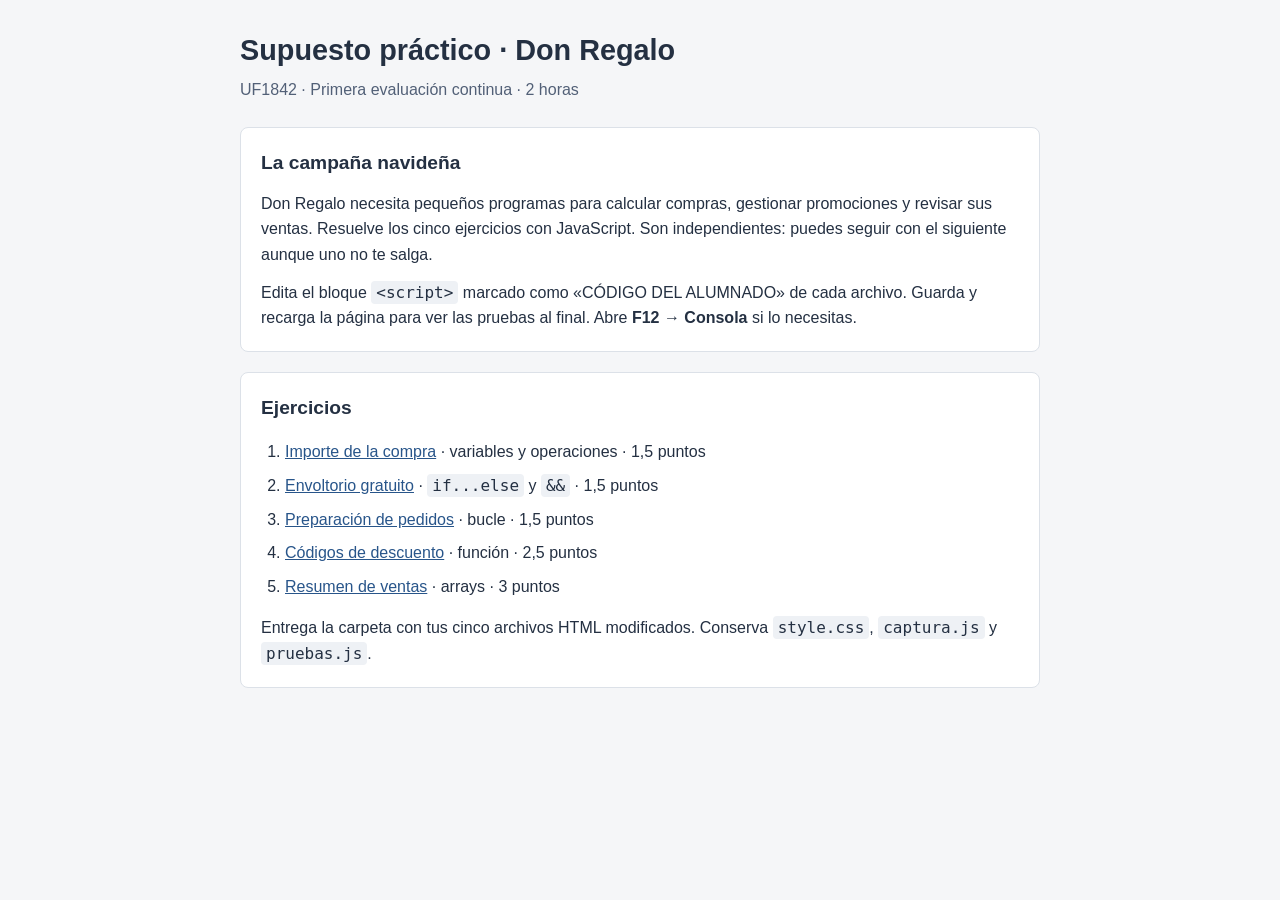
==== index.html @ 3baa3947 "first commit" ====
<!DOCTYPE html>
<html lang="es">
<head>
  <meta charset="UTF-8">
  <meta name="viewport" content="width=device-width, initial-scale=1.0">
  <title>Supuesto práctico · Don Regalo</title>
  <link rel="stylesheet" href="style.css">
</head>
<body>
  <main class="lesson">
    <header>
      <h1>Supuesto práctico · Don Regalo</h1>
      <p>UF1842 · Primera evaluación continua · 2 horas</p>
    </header>
    <section>
      <h2>La campaña navideña</h2>
      <p>Don Regalo necesita pequeños programas para calcular compras, gestionar promociones y revisar sus ventas. Resuelve los cinco ejercicios con JavaScript. Son independientes: puedes seguir con el siguiente aunque uno no te salga.</p>
      <p>Edita el bloque <code>&lt;script&gt;</code> marcado como «CÓDIGO DEL ALUMNADO» de cada archivo. Guarda y recarga la página para ver las pruebas al final. Abre <strong>F12 → Consola</strong> si lo necesitas.</p>
    </section>
    <section>
      <h2>Ejercicios</h2>
      <ol>
        <li><a href="index1.html">Importe de la compra</a> · variables y operaciones · 1,5 puntos</li>
        <li><a href="index2.html">Envoltorio gratuito</a> · <code>if...else</code> y <code>&amp;&amp;</code> · 1,5 puntos</li>
        <li><a href="index3.html">Preparación de pedidos</a> · bucle · 1,5 puntos</li>
        <li><a href="index4.html">Códigos de descuento</a> · función · 2,5 puntos</li>
        <li><a href="index5.html">Resumen de ventas</a> · arrays · 3 puntos</li>
      </ol>
      <p>Entrega la carpeta con tus cinco archivos HTML modificados. Conserva <code>style.css</code>, <code>captura.js</code> y <code>pruebas.js</code>.</p>
    </section>
  </main>
</body>
</html>
---- style.css ----
.lesson * { box-sizing: border-box; }
body { margin: 0; background: #f5f6f8; color: #243042; font: 16px/1.6 Arial, sans-serif; }
.lesson { max-width: 800px; margin: 0 auto; padding: 32px 20px; }
.lesson h1 { margin: 0 0 8px; font-size: 1.8rem; line-height: 1.3; }
.lesson h2 { margin: 0 0 12px; font-size: 1.2rem; }
.lesson header p { margin: 0 0 24px; color: #526077; }
.lesson section { margin-bottom: 20px; padding: 20px; border: 1px solid #dce1e8; border-radius: 8px; background: #fff; }
.lesson p { margin: 0 0 12px; }
.lesson section > :last-child { margin-bottom: 0; }
.lesson code, .lesson pre { font-family: Consolas, monospace; }
.lesson code { padding: 2px 5px; border-radius: 4px; background: #eef1f5; }
.lesson pre { overflow-x: auto; padding: 16px; border-radius: 6px; background: #eef1f5; line-height: 1.5; }
.lesson pre code { padding: 0; background: transparent; }
.lesson ol { padding-left: 24px; }
.lesson li { margin-bottom: 8px; }
.lesson a { color: #28558a; }
.resultados { list-style: none; padding: 0; }
.resultados li { padding: 10px 12px; border-radius: 6px; }
.resultados .bien { background: #e4f4e9; color: #18572e; }
.resultados .mal { background: #fde9e8; color: #8b2925; }
.nota { color: #526077; }
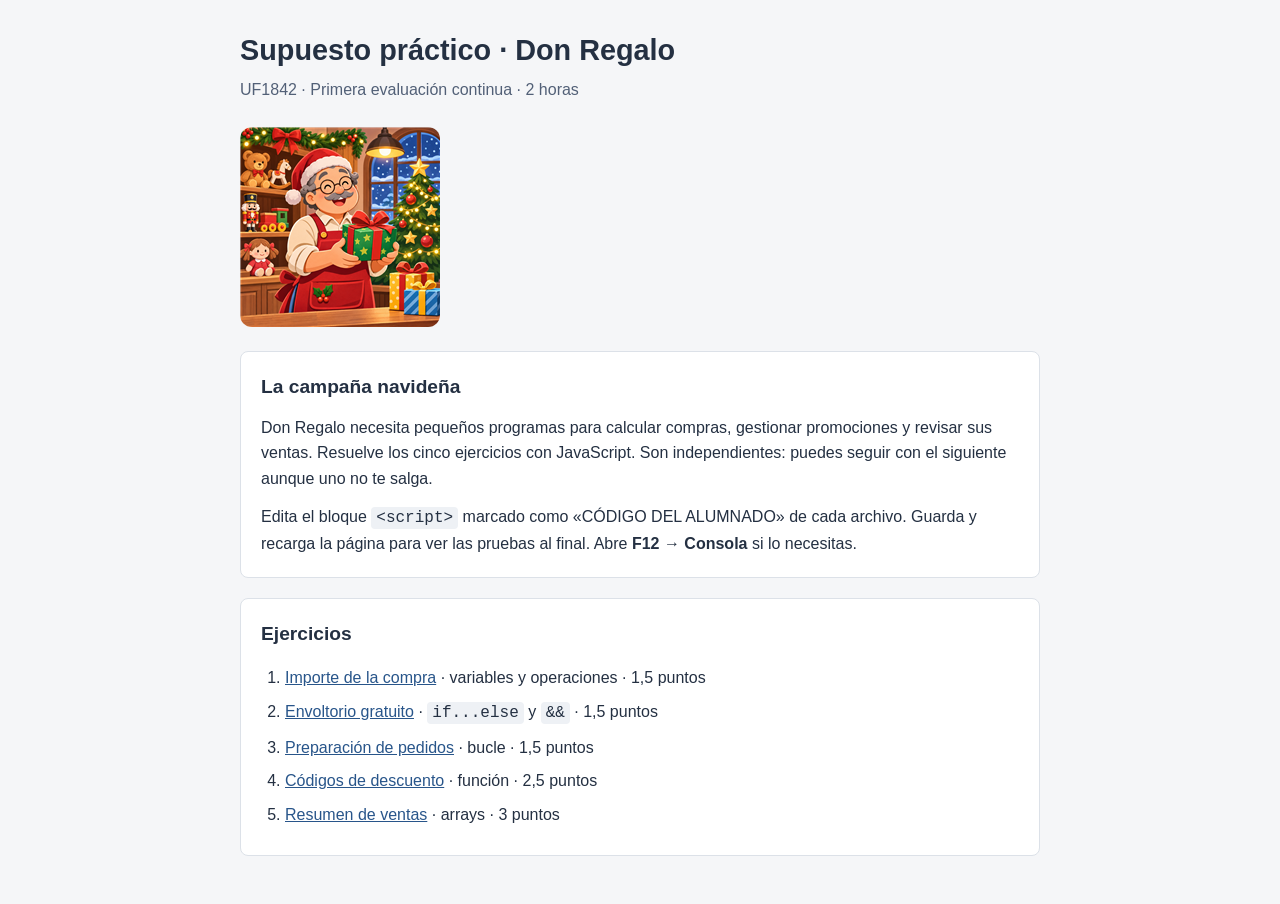
==== commit 2d06e125: "Refactor code structure for improved readability and maintainability" ====
--- a/index.html
+++ b/index.html
@@ -11,6 +11,7 @@
     <header>
       <h1>Supuesto práctico · Don Regalo</h1>
       <p>UF1842 · Primera evaluación continua · 2 horas</p>
+      <img class="don-regalo" src="don-regalo.png" width="200" height="200" alt="Ilustración del tendero de Don Regalo con un regalo navideño">
     </header>
     <section>
       <h2>La campaña navideña</h2>
@@ -26,7 +27,6 @@
         <li><a href="index4.html">Códigos de descuento</a> · función · 2,5 puntos</li>
         <li><a href="index5.html">Resumen de ventas</a> · arrays · 3 puntos</li>
       </ol>
-      <p>Entrega la carpeta con tus cinco archivos HTML modificados. Conserva <code>style.css</code>, <code>captura.js</code> y <code>pruebas.js</code>.</p>
     </section>
   </main>
 </body>
--- a/style.css
+++ b/style.css
@@ -4,6 +4,7 @@
 .lesson h1 { margin: 0 0 8px; font-size: 1.8rem; line-height: 1.3; }
 .lesson h2 { margin: 0 0 12px; font-size: 1.2rem; }
 .lesson header p { margin: 0 0 24px; color: #526077; }
+.don-regalo { display: block; width: 200px; height: 200px; object-fit: cover; margin: 0 0 24px; border-radius: 12px; }
 .lesson section { margin-bottom: 20px; padding: 20px; border: 1px solid #dce1e8; border-radius: 8px; background: #fff; }
 .lesson p { margin: 0 0 12px; }
 .lesson section > :last-child { margin-bottom: 0; }
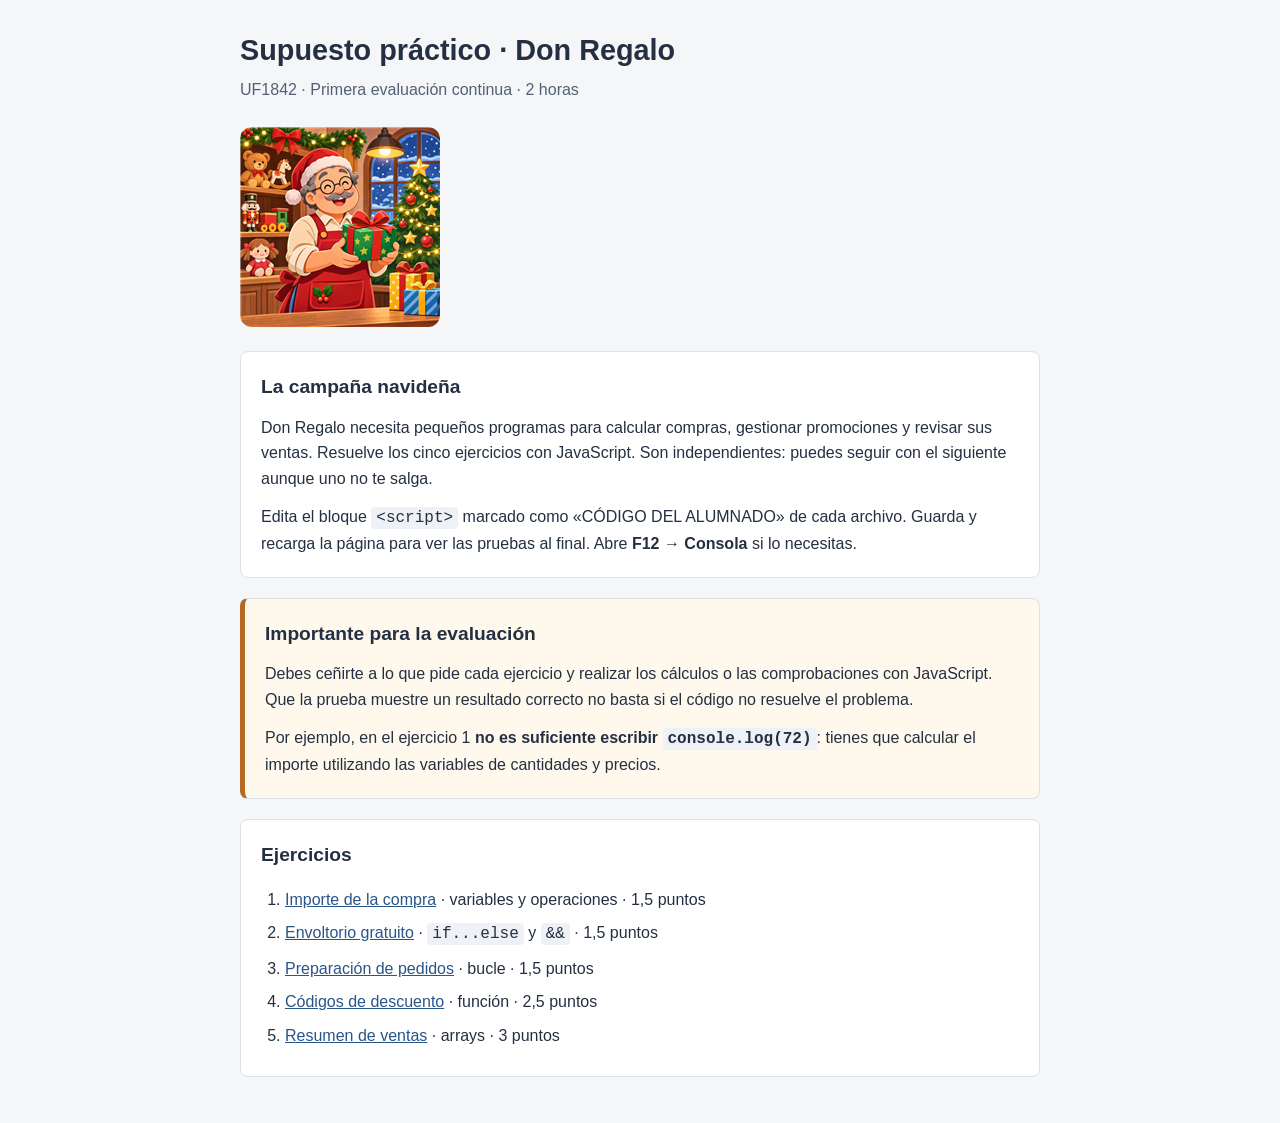
==== commit b14485ff: "Add evaluation guidelines and styling for aviso section in index.html and style.css" ====
--- a/index.html
+++ b/index.html
@@ -18,6 +18,11 @@
       <p>Don Regalo necesita pequeños programas para calcular compras, gestionar promociones y revisar sus ventas. Resuelve los cinco ejercicios con JavaScript. Son independientes: puedes seguir con el siguiente aunque uno no te salga.</p>
       <p>Edita el bloque <code>&lt;script&gt;</code> marcado como «CÓDIGO DEL ALUMNADO» de cada archivo. Guarda y recarga la página para ver las pruebas al final. Abre <strong>F12 → Consola</strong> si lo necesitas.</p>
     </section>
+    <section class="aviso">
+      <h2>Importante para la evaluación</h2>
+      <p>Debes ceñirte a lo que pide cada ejercicio y realizar los cálculos o las comprobaciones con JavaScript. Que la prueba muestre un resultado correcto no basta si el código no resuelve el problema.</p>
+      <p>Por ejemplo, en el ejercicio 1 <strong>no es suficiente escribir <code>console.log(72)</code></strong>: tienes que calcular el importe utilizando las variables de cantidades y precios.</p>
+    </section>
     <section>
       <h2>Ejercicios</h2>
       <ol>
--- a/style.css
+++ b/style.css
@@ -6,6 +6,7 @@
 .lesson header p { margin: 0 0 24px; color: #526077; }
 .don-regalo { display: block; width: 200px; height: 200px; object-fit: cover; margin: 0 0 24px; border-radius: 12px; }
 .lesson section { margin-bottom: 20px; padding: 20px; border: 1px solid #dce1e8; border-radius: 8px; background: #fff; }
+.lesson .aviso { border-left: 5px solid #b56a24; background: #fff8ed; }
 .lesson p { margin: 0 0 12px; }
 .lesson section > :last-child { margin-bottom: 0; }
 .lesson code, .lesson pre { font-family: Consolas, monospace; }
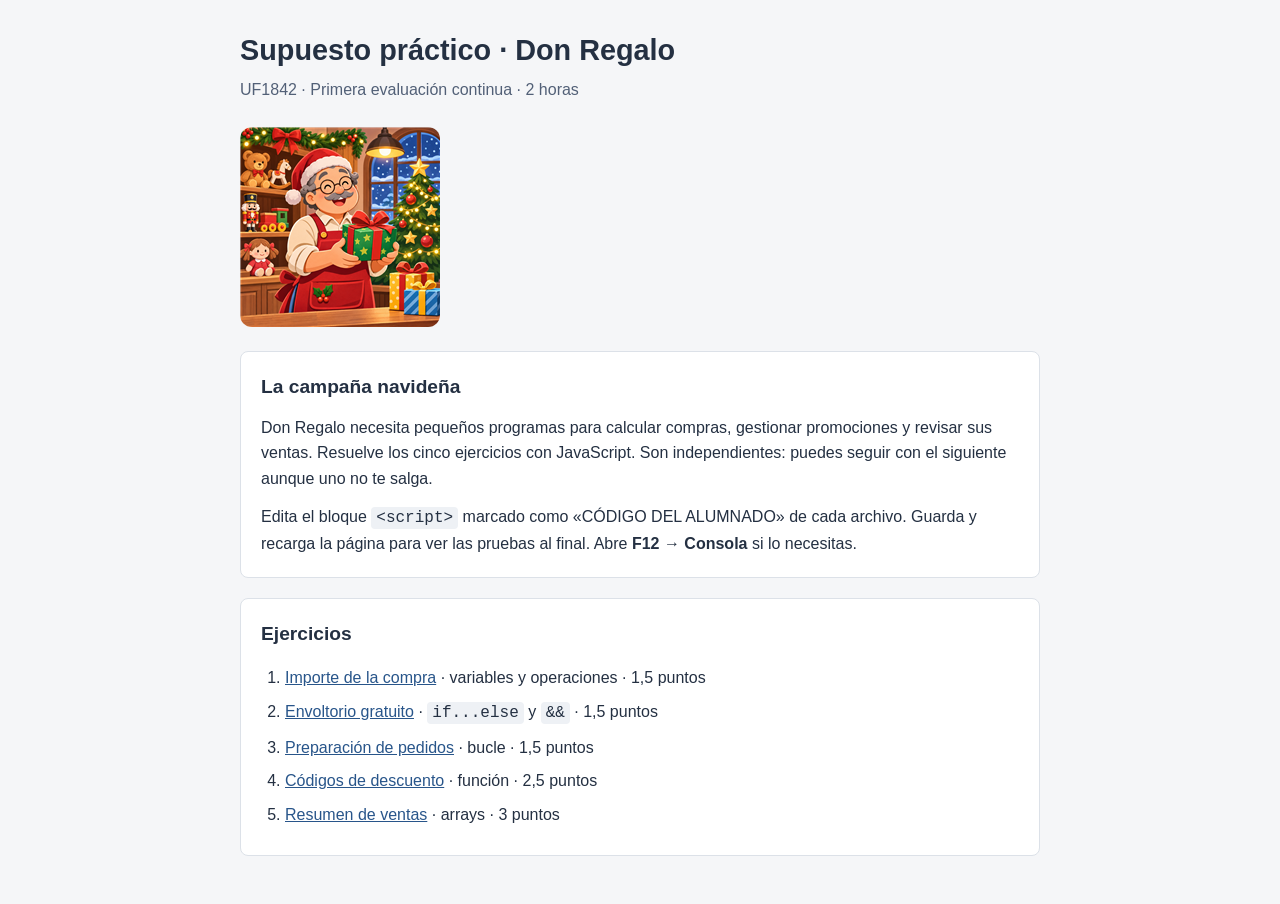
==== commit b3686624: "Add evaluation guidelines to index1.html and remove aviso section from index.html" ====
--- a/index.html
+++ b/index.html
@@ -18,11 +18,6 @@
       <p>Don Regalo necesita pequeños programas para calcular compras, gestionar promociones y revisar sus ventas. Resuelve los cinco ejercicios con JavaScript. Son independientes: puedes seguir con el siguiente aunque uno no te salga.</p>
       <p>Edita el bloque <code>&lt;script&gt;</code> marcado como «CÓDIGO DEL ALUMNADO» de cada archivo. Guarda y recarga la página para ver las pruebas al final. Abre <strong>F12 → Consola</strong> si lo necesitas.</p>
     </section>
-    <section class="aviso">
-      <h2>Importante para la evaluación</h2>
-      <p>Debes ceñirte a lo que pide cada ejercicio y realizar los cálculos o las comprobaciones con JavaScript. Que la prueba muestre un resultado correcto no basta si el código no resuelve el problema.</p>
-      <p>Por ejemplo, en el ejercicio 1 <strong>no es suficiente escribir <code>console.log(72)</code></strong>: tienes que calcular el importe utilizando las variables de cantidades y precios.</p>
-    </section>
     <section>
       <h2>Ejercicios</h2>
       <ol>
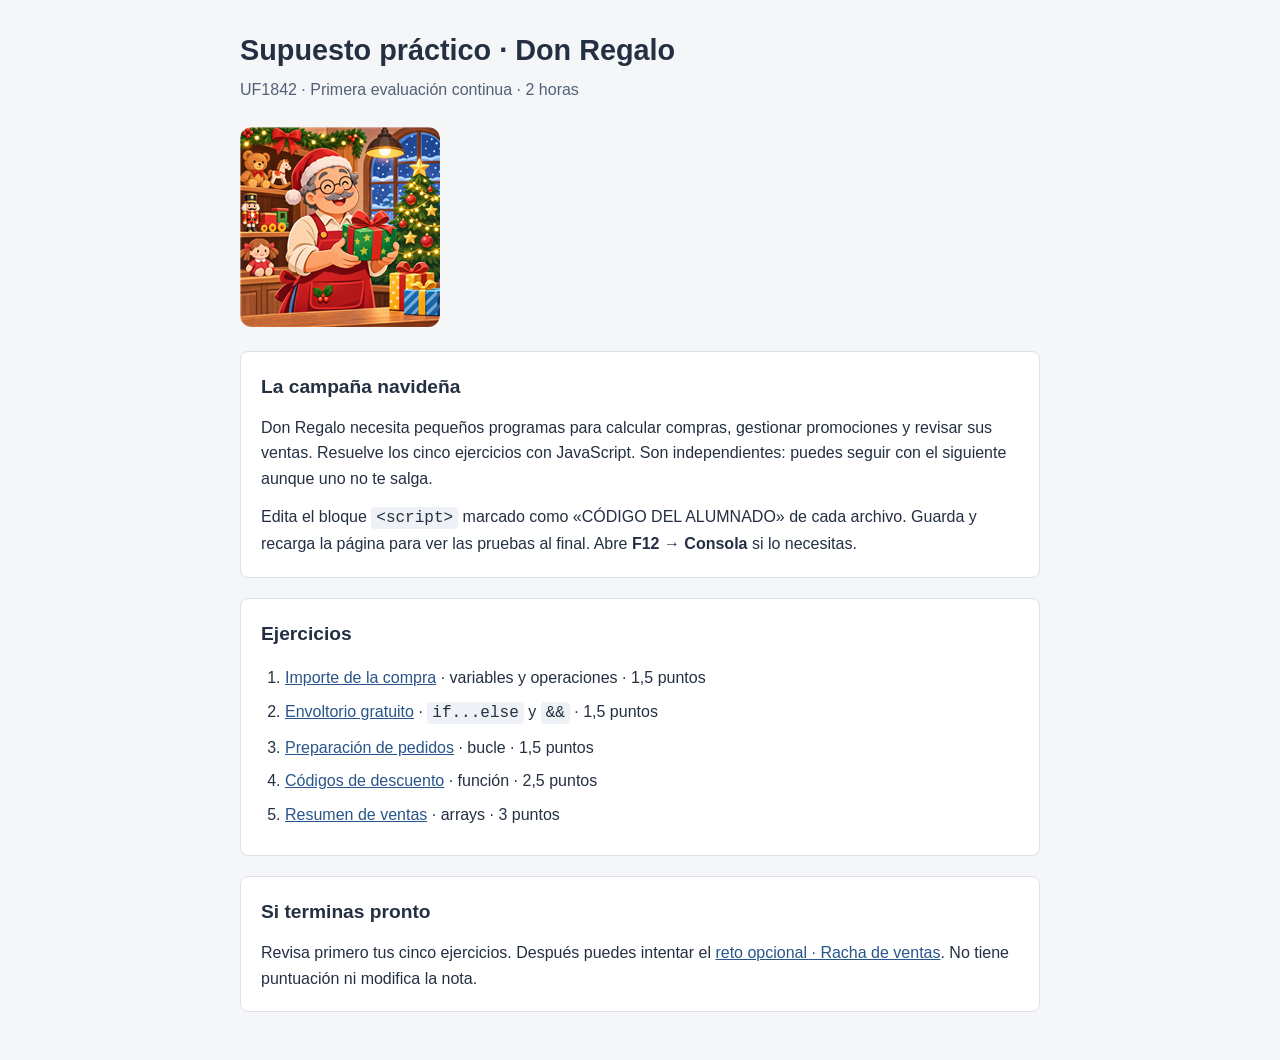
==== commit edd8451a: "Add optional challenge "Racha de ventas" and update evaluation materials" ====
--- a/index.html
+++ b/index.html
@@ -28,6 +28,10 @@
         <li><a href="index5.html">Resumen de ventas</a> · arrays · 3 puntos</li>
       </ol>
     </section>
+    <section>
+      <h2>Si terminas pronto</h2>
+      <p>Revisa primero tus cinco ejercicios. Después puedes intentar el <a href="index6.html">reto opcional · Racha de ventas</a>. No tiene puntuación ni modifica la nota.</p>
+    </section>
   </main>
 </body>
 </html>
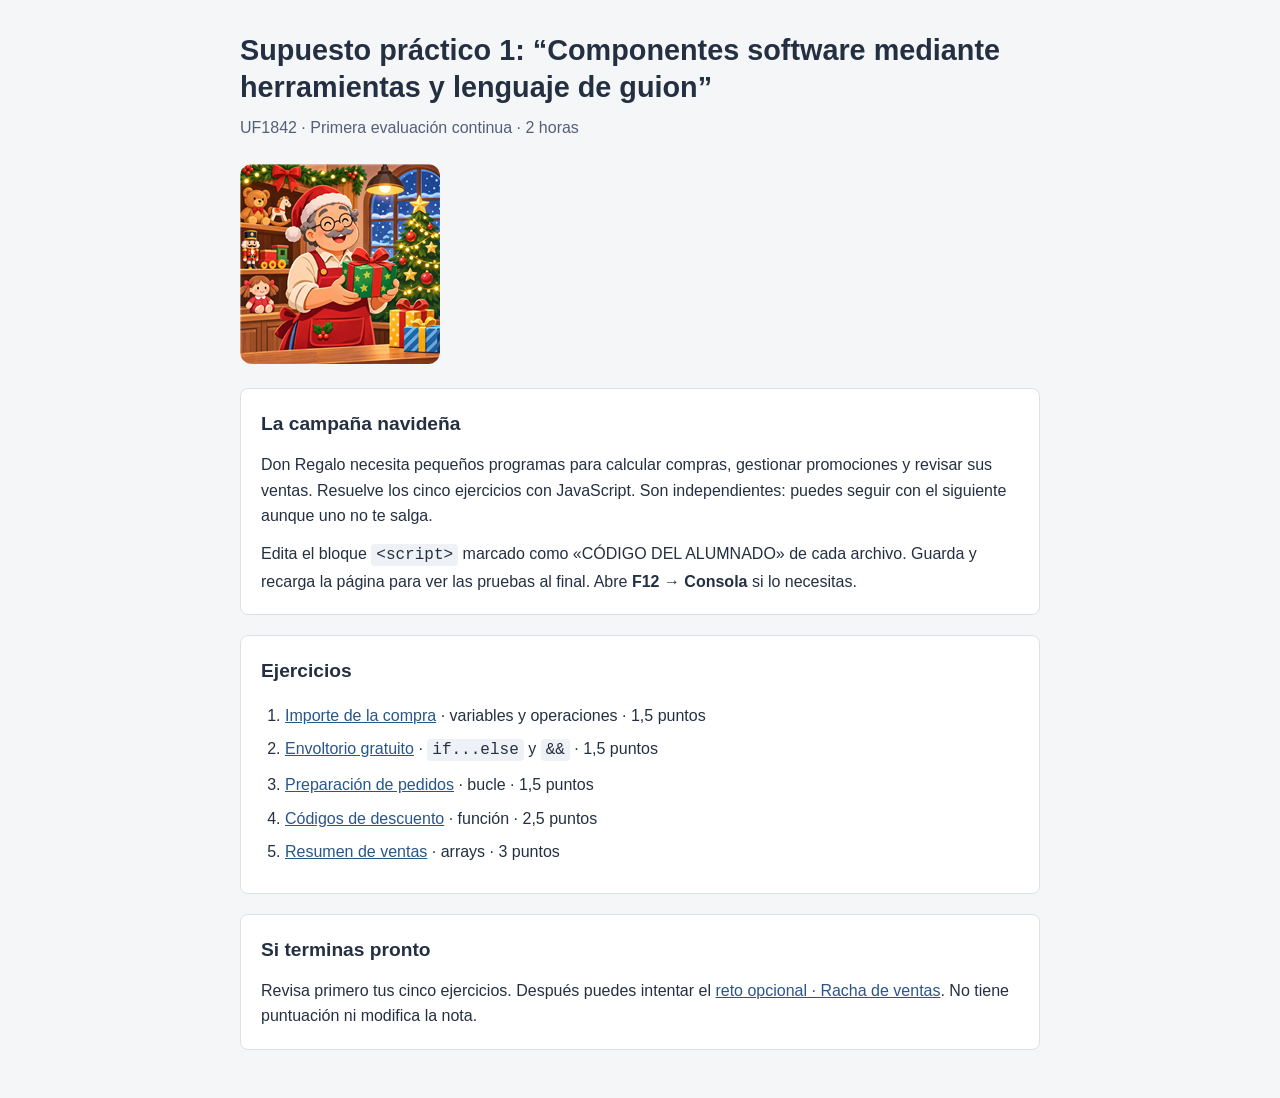
==== commit 26eb59e0: "Update title and header for clarity in index.html" ====
--- a/index.html
+++ b/index.html
@@ -3,13 +3,13 @@
 <head>
   <meta charset="UTF-8">
   <meta name="viewport" content="width=device-width, initial-scale=1.0">
-  <title>Supuesto práctico · Don Regalo</title>
+  <title>Supuesto práctico 1: “Componentes software mediante herramientas y lenguaje de guion”</title>
   <link rel="stylesheet" href="style.css">
 </head>
 <body>
   <main class="lesson">
     <header>
-      <h1>Supuesto práctico · Don Regalo</h1>
+      <h1>Supuesto práctico 1: “Componentes software mediante herramientas y lenguaje de guion”</h1>
       <p>UF1842 · Primera evaluación continua · 2 horas</p>
       <img class="don-regalo" src="don-regalo.png" width="200" height="200" alt="Ilustración del tendero de Don Regalo con un regalo navideño">
     </header>
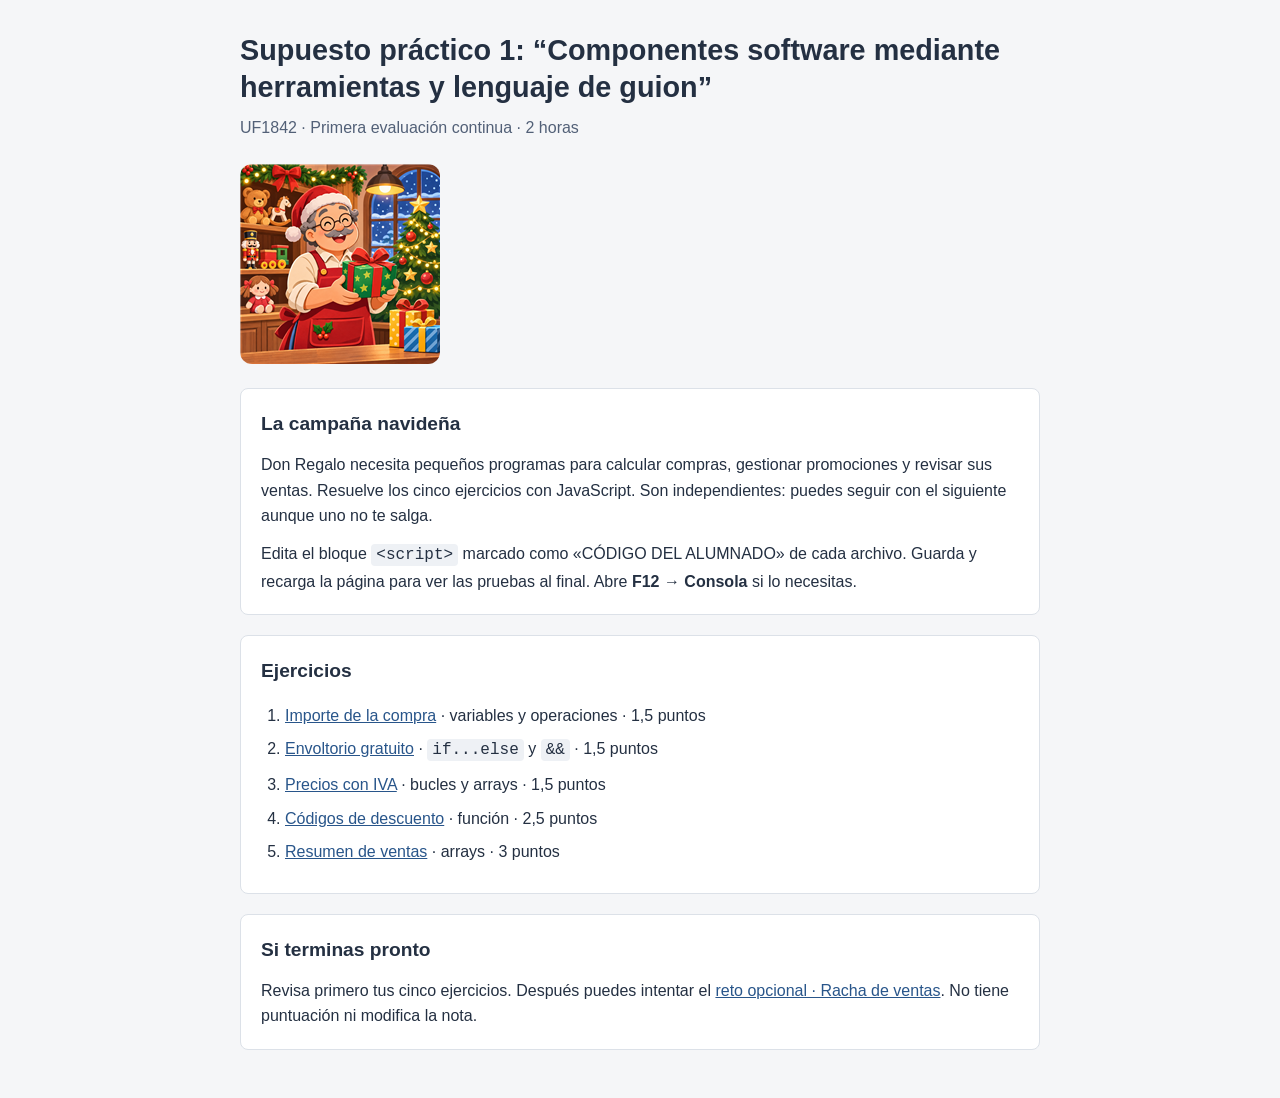
==== commit 2262a10a: "Update exercise titles and descriptions for clarity in HTML files and adjust test cases in pruebas.j" ====
--- a/index.html
+++ b/index.html
@@ -23,7 +23,7 @@
       <ol>
         <li><a href="index1.html">Importe de la compra</a> · variables y operaciones · 1,5 puntos</li>
         <li><a href="index2.html">Envoltorio gratuito</a> · <code>if...else</code> y <code>&amp;&amp;</code> · 1,5 puntos</li>
-        <li><a href="index3.html">Preparación de pedidos</a> · bucle · 1,5 puntos</li>
+        <li><a href="index3.html">Precios con IVA</a> · bucles y arrays · 1,5 puntos</li>
         <li><a href="index4.html">Códigos de descuento</a> · función · 2,5 puntos</li>
         <li><a href="index5.html">Resumen de ventas</a> · arrays · 3 puntos</li>
       </ol>
--- a/style.css
+++ b/style.css
@@ -18,6 +18,7 @@
 .lesson a { color: #28558a; }
 .resultados { list-style: none; padding: 0; }
 .resultados li { padding: 10px 12px; border-radius: 6px; }
+.resultados .lineas { white-space: pre-line; }
 .resultados .bien { background: #e4f4e9; color: #18572e; }
 .resultados .mal { background: #fde9e8; color: #8b2925; }
 .nota { color: #526077; }
